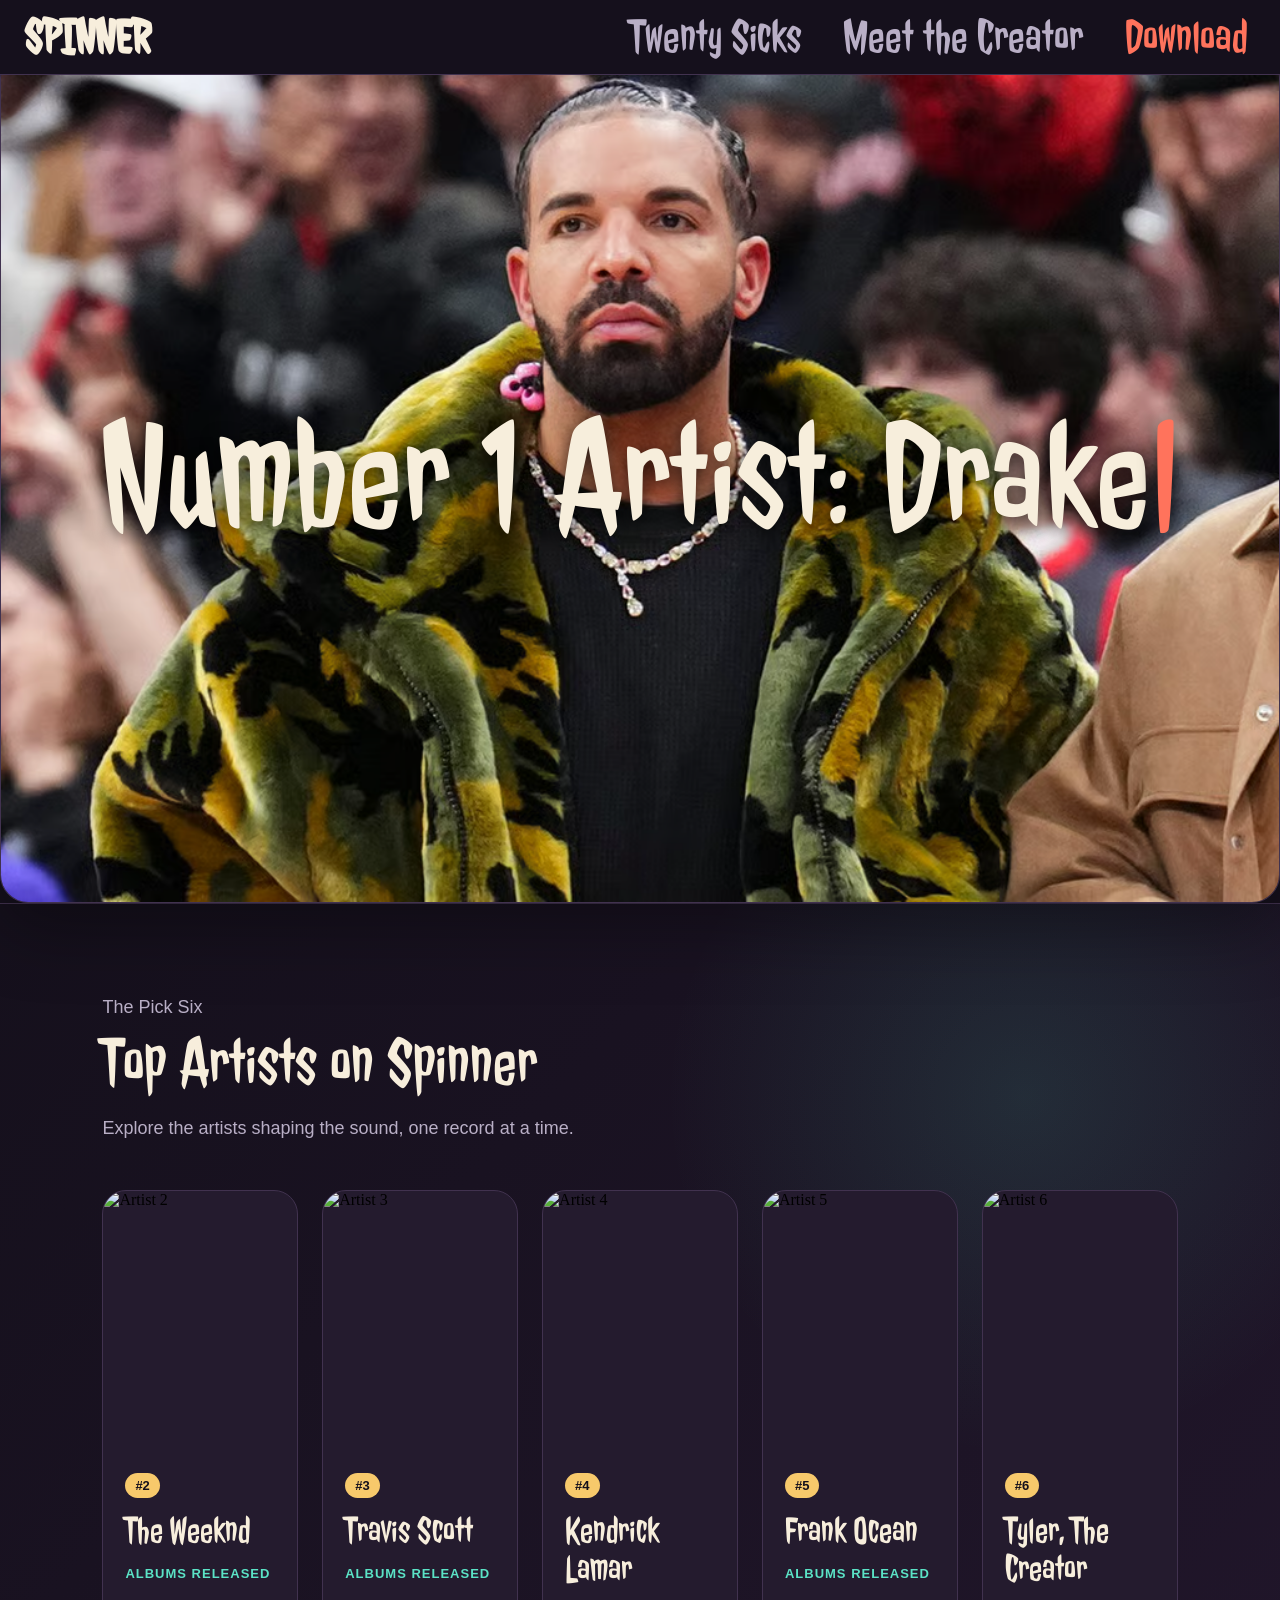
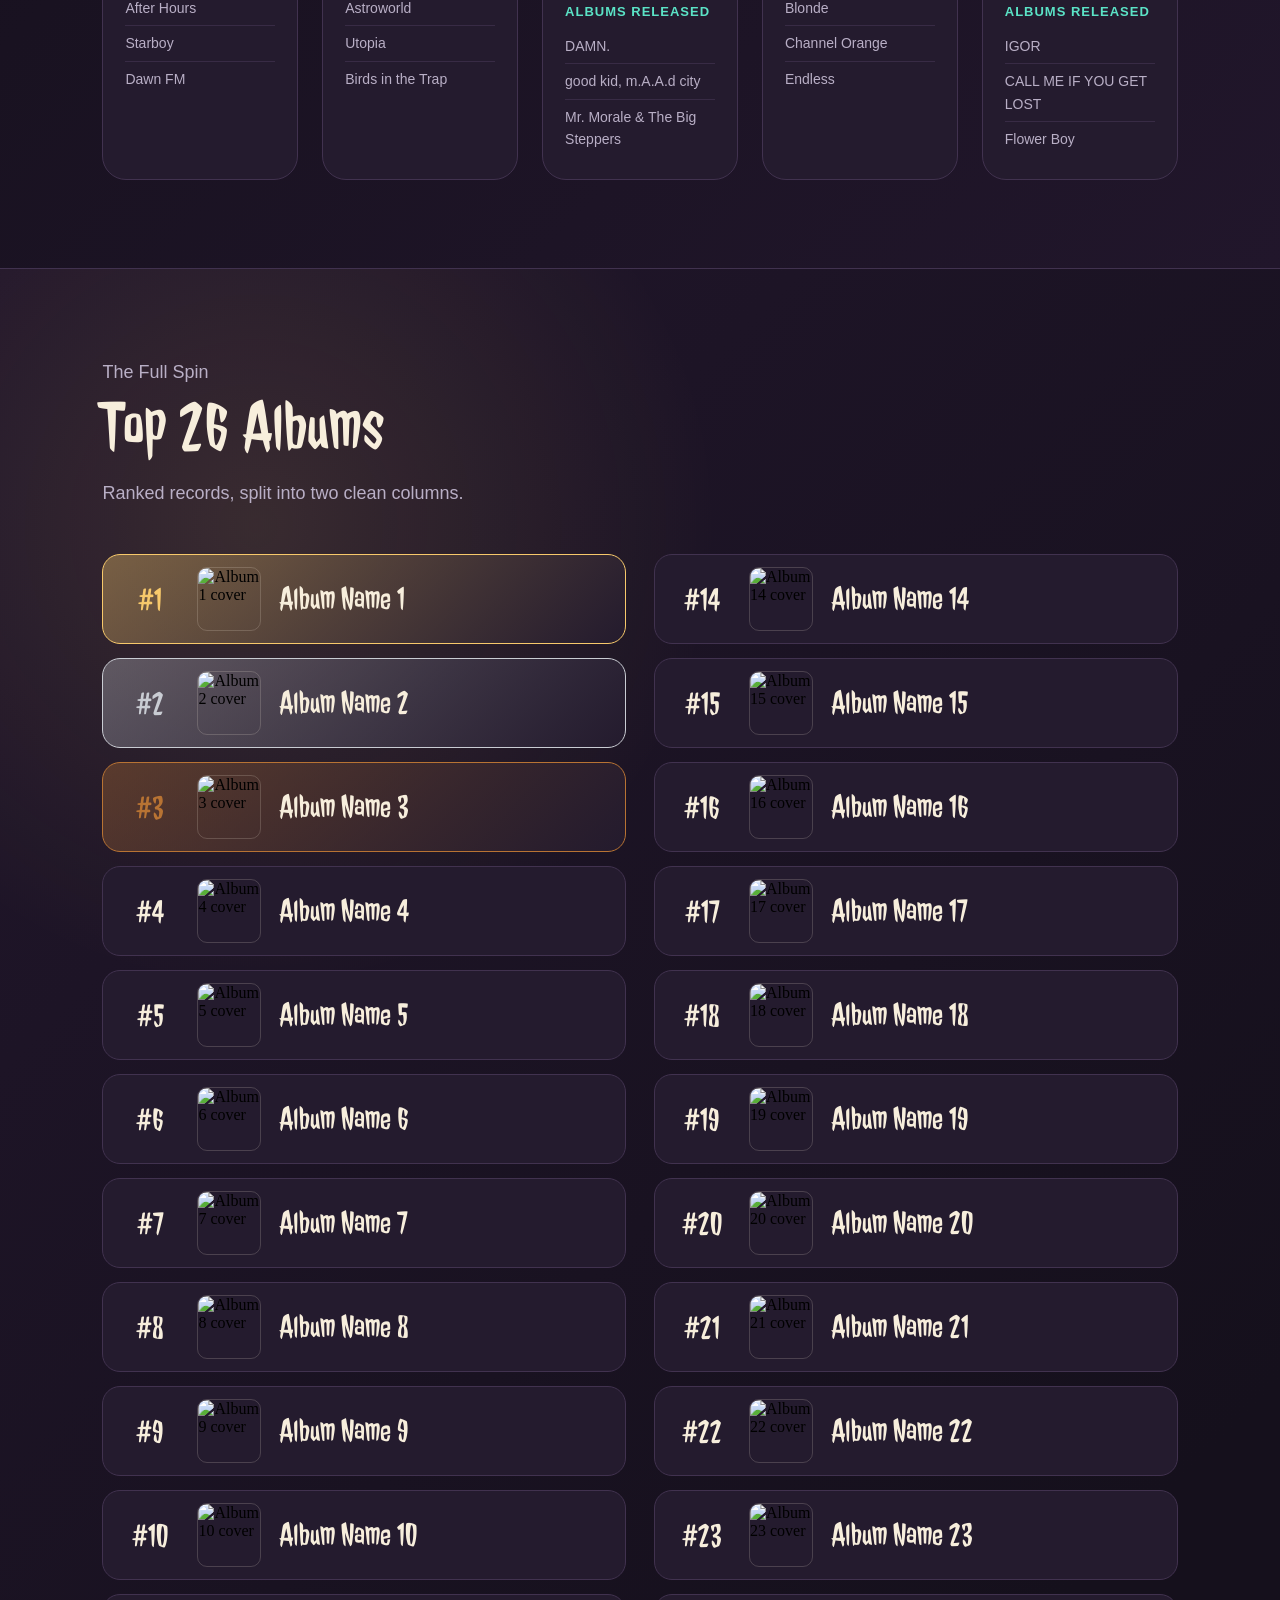
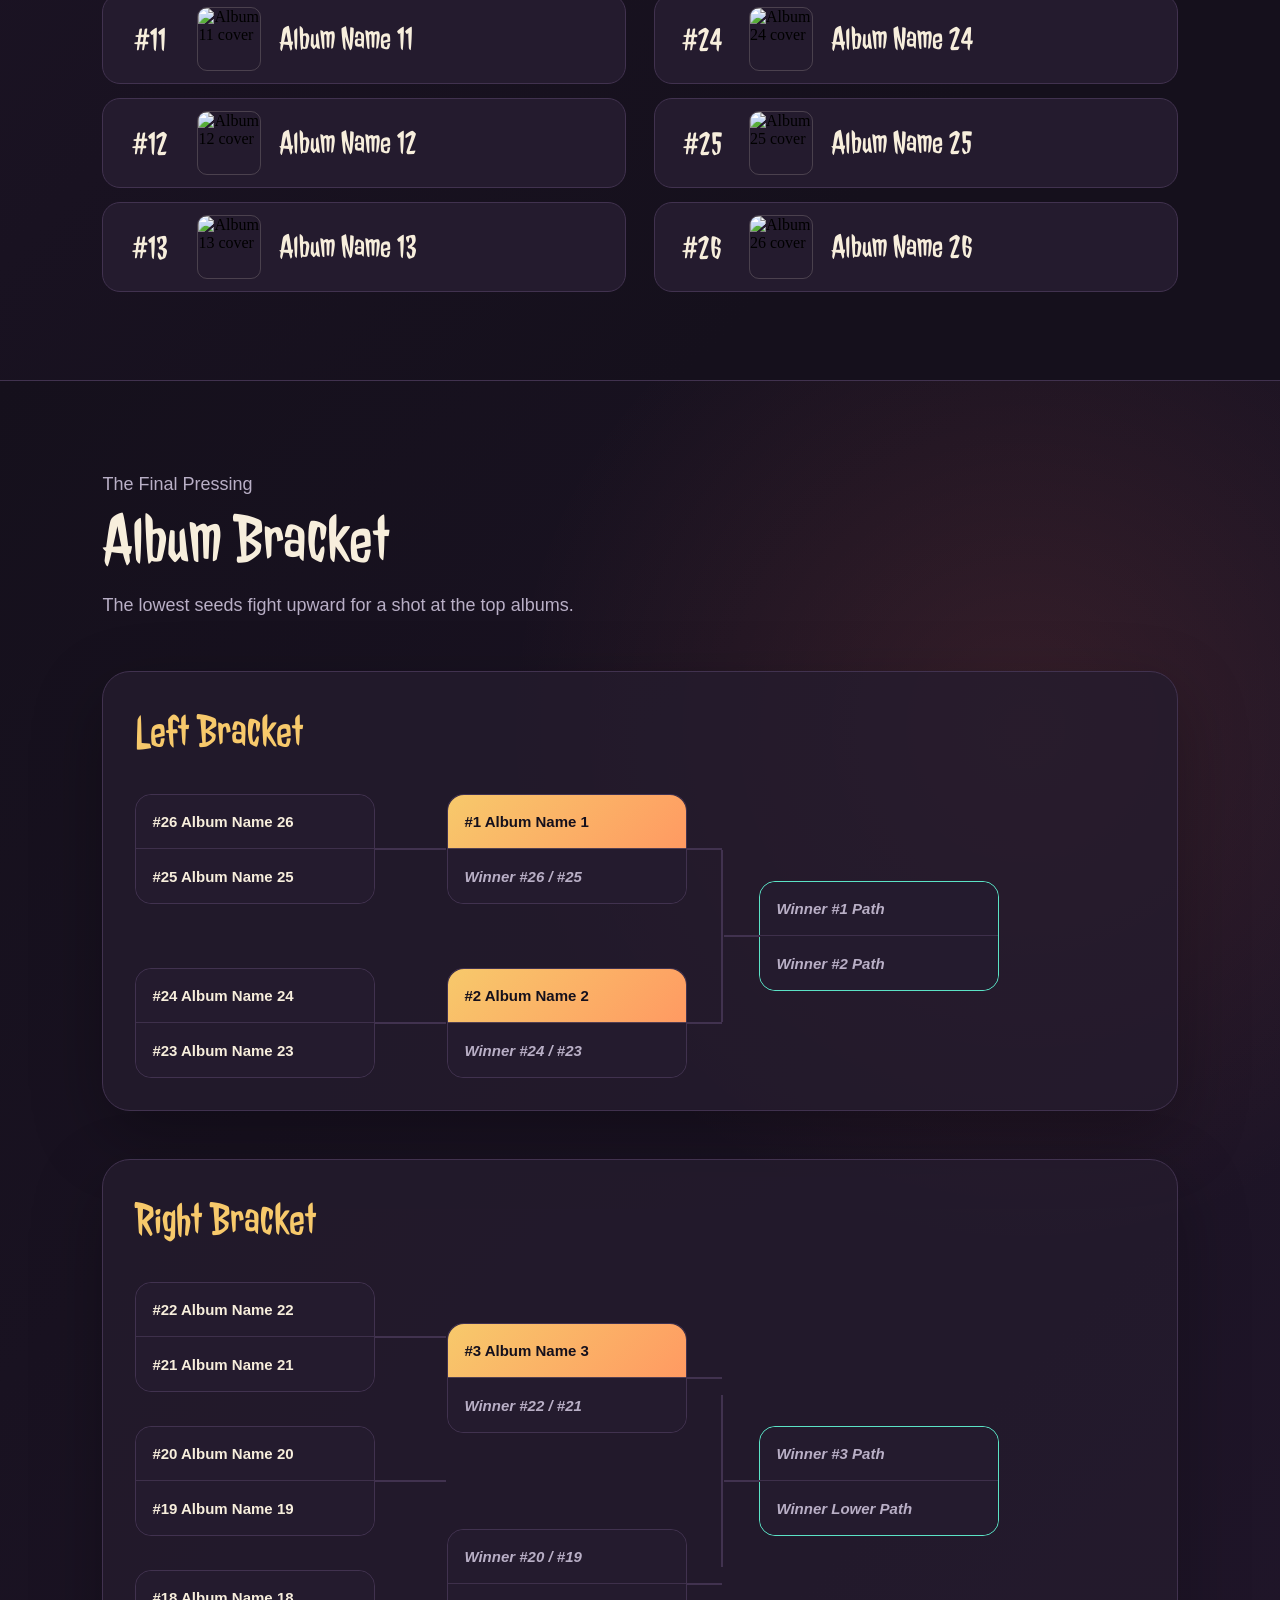
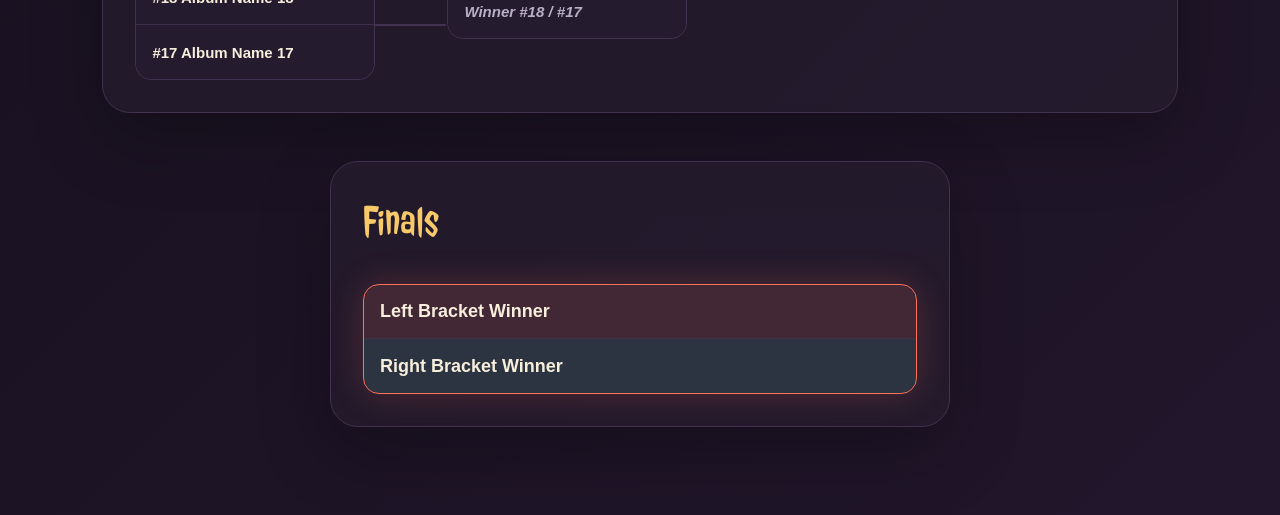
==== twentysicks.html @ fbffe492 "added ranking for albums and artists and the bracket but not completed yet" ====
<!DOCTYPE html>
<html lang="en">
<head>
  <meta charset="UTF-8" />
  <meta name="viewport" content="width=device-width, initial-scale=1.0" />
  <title>Spinner</title>
  <link rel="stylesheet" href="style.css" />
</head>

<body>
  <header class="navbar">
    <a href="#home" class="logo">SPINNER</a>

    <nav class="nav-links">
      <a href="twentysicks.html">Twenty Sicks</a>
      <a href="creator.html">Meet the Creator</a>
      <a href="#download" class="download-link">Download</a>
    </nav>
  </header>

  <div class="image-card hero-image-card">
    <img src="images/drakeypoo.avif" alt="Spinner vinyl player preview">

    <div class="hero-typing-text">
        Number 1 Artist: <span id="typing-artist"></span><span class="typing-cursor">|</span>
    </div>
  </div>

  <section id="pick-six" class="pick-six-section">
    <div class="pick-six-header">
        <p class="section-eyebrow">The Pick Six</p>
        <h2>Top Artists on Spinner</h2>
        <p>Explore the artists shaping the sound, one record at a time.</p>
    </div>

    <div class="artist-grid">
        <article class="artist-card">
        <img src="images/artist-2.jpg" alt="Artist 2">

        <div class="artist-info">
            <span class="artist-rank">#2</span>
            <h3>The Weeknd</h3>

            <p class="albums-title">Albums released</p>
            <ul>
            <li>After Hours</li>
            <li>Starboy</li>
            <li>Dawn FM</li>
            </ul>
        </div>
        </article>

        <article class="artist-card">
        <img src="images/artist-3.jpg" alt="Artist 3">

        <div class="artist-info">
            <span class="artist-rank">#3</span>
            <h3>Travis Scott</h3>

            <p class="albums-title">Albums released</p>
            <ul>
            <li>Astroworld</li>
            <li>Utopia</li>
            <li>Birds in the Trap</li>
            </ul>
        </div>
        </article>

        <article class="artist-card">
        <img src="images/artist-4.jpg" alt="Artist 4">

        <div class="artist-info">
            <span class="artist-rank">#4</span>
            <h3>Kendrick Lamar</h3>

            <p class="albums-title">Albums released</p>
            <ul>
            <li>DAMN.</li>
            <li>good kid, m.A.A.d city</li>
            <li>Mr. Morale &amp; The Big Steppers</li>
            </ul>
        </div>
        </article>

        <article class="artist-card">
        <img src="images/artist-5.jpg" alt="Artist 5">

        <div class="artist-info">
            <span class="artist-rank">#5</span>
            <h3>Frank Ocean</h3>

            <p class="albums-title">Albums released</p>
            <ul>
            <li>Blonde</li>
            <li>Channel Orange</li>
            <li>Endless</li>
            </ul>
        </div>
        </article>

        <article class="artist-card">
        <img src="images/artist-6.jpg" alt="Artist 6">

        <div class="artist-info">
            <span class="artist-rank">#6</span>
            <h3>Tyler, The Creator</h3>

            <p class="albums-title">Albums released</p>
            <ul>
            <li>IGOR</li>
            <li>CALL ME IF YOU GET LOST</li>
            <li>Flower Boy</li>
            </ul>
        </div>
        </article>
    </div>
  </section>

  <section id="top-albums" class="top-albums-section">
    <div class="top-albums-header">
        <p class="section-eyebrow">The Full Spin</p>
        <h2>Top 26 Albums</h2>
        <p>Ranked records, split into two clean columns.</p>
    </div>

    <div class="album-columns">
        <div class="album-column">
        <article class="album-row rank-gold">
            <span class="album-rank">#1</span>
            <img src="images/albums/album-1.jpg" alt="Album 1 cover">
            <h3>Album Name 1</h3>
        </article>

        <article class="album-row rank-silver">
            <span class="album-rank">#2</span>
            <img src="images/albums/album-2.jpg" alt="Album 2 cover">
            <h3>Album Name 2</h3>
        </article>

        <article class="album-row rank-bronze">
            <span class="album-rank">#3</span>
            <img src="images/albums/album-3.jpg" alt="Album 3 cover">
            <h3>Album Name 3</h3>
        </article>

        <article class="album-row">
            <span class="album-rank">#4</span>
            <img src="images/albums/album-4.jpg" alt="Album 4 cover">
            <h3>Album Name 4</h3>
        </article>

        <article class="album-row">
            <span class="album-rank">#5</span>
            <img src="images/albums/album-5.jpg" alt="Album 5 cover">
            <h3>Album Name 5</h3>
        </article>

        <article class="album-row">
            <span class="album-rank">#6</span>
            <img src="images/albums/album-6.jpg" alt="Album 6 cover">
            <h3>Album Name 6</h3>
        </article>

        <article class="album-row">
            <span class="album-rank">#7</span>
            <img src="images/albums/album-7.jpg" alt="Album 7 cover">
            <h3>Album Name 7</h3>
        </article>

        <article class="album-row">
            <span class="album-rank">#8</span>
            <img src="images/albums/album-8.jpg" alt="Album 8 cover">
            <h3>Album Name 8</h3>
        </article>

        <article class="album-row">
            <span class="album-rank">#9</span>
            <img src="images/albums/album-9.jpg" alt="Album 9 cover">
            <h3>Album Name 9</h3>
        </article>

        <article class="album-row">
            <span class="album-rank">#10</span>
            <img src="images/albums/album-10.jpg" alt="Album 10 cover">
            <h3>Album Name 10</h3>
        </article>

        <article class="album-row">
            <span class="album-rank">#11</span>
            <img src="images/albums/album-11.jpg" alt="Album 11 cover">
            <h3>Album Name 11</h3>
        </article>

        <article class="album-row">
            <span class="album-rank">#12</span>
            <img src="images/albums/album-12.jpg" alt="Album 12 cover">
            <h3>Album Name 12</h3>
        </article>

        <article class="album-row">
            <span class="album-rank">#13</span>
            <img src="images/albums/album-13.jpg" alt="Album 13 cover">
            <h3>Album Name 13</h3>
        </article>
        </div>

        <div class="album-column">
        <article class="album-row">
            <span class="album-rank">#14</span>
            <img src="images/albums/album-14.jpg" alt="Album 14 cover">
            <h3>Album Name 14</h3>
        </article>

        <article class="album-row">
            <span class="album-rank">#15</span>
            <img src="images/albums/album-15.jpg" alt="Album 15 cover">
            <h3>Album Name 15</h3>
        </article>

        <article class="album-row">
            <span class="album-rank">#16</span>
            <img src="images/albums/album-16.jpg" alt="Album 16 cover">
            <h3>Album Name 16</h3>
        </article>

        <article class="album-row">
            <span class="album-rank">#17</span>
            <img src="images/albums/album-17.jpg" alt="Album 17 cover">
            <h3>Album Name 17</h3>
        </article>

        <article class="album-row">
            <span class="album-rank">#18</span>
            <img src="images/albums/album-18.jpg" alt="Album 18 cover">
            <h3>Album Name 18</h3>
        </article>

        <article class="album-row">
            <span class="album-rank">#19</span>
            <img src="images/albums/album-19.jpg" alt="Album 19 cover">
            <h3>Album Name 19</h3>
        </article>

        <article class="album-row">
            <span class="album-rank">#20</span>
            <img src="images/albums/album-20.jpg" alt="Album 20 cover">
            <h3>Album Name 20</h3>
        </article>

        <article class="album-row">
            <span class="album-rank">#21</span>
            <img src="images/albums/album-21.jpg" alt="Album 21 cover">
            <h3>Album Name 21</h3>
        </article>

        <article class="album-row">
            <span class="album-rank">#22</span>
            <img src="images/albums/album-22.jpg" alt="Album 22 cover">
            <h3>Album Name 22</h3>
        </article>

        <article class="album-row">
            <span class="album-rank">#23</span>
            <img src="images/albums/album-23.jpg" alt="Album 23 cover">
            <h3>Album Name 23</h3>
        </article>

        <article class="album-row">
            <span class="album-rank">#24</span>
            <img src="images/albums/album-24.jpg" alt="Album 24 cover">
            <h3>Album Name 24</h3>
        </article>

        <article class="album-row">
            <span class="album-rank">#25</span>
            <img src="images/albums/album-25.jpg" alt="Album 25 cover">
            <h3>Album Name 25</h3>
        </article>

        <article class="album-row">
            <span class="album-rank">#26</span>
            <img src="images/albums/album-26.jpg" alt="Album 26 cover">
            <h3>Album Name 26</h3>
        </article>
        </div>
    </div>
  </section>

  <section id="album-bracket" class="bracket-section">
    <div class="bracket-header">
        <p class="section-eyebrow">The Final Pressing</p>
        <h2>Album Bracket</h2>
        <p>The lowest seeds fight upward for a shot at the top albums.</p>
    </div>

    <div class="traditional-bracket">

        <!-- LEFT / UPPER PATH -->
        <div class="bracket-path-card">
        <h3>Left Bracket</h3>

        <div class="bracket-tree">
            <div class="bracket-round round-one">
            <div class="match">
                <div class="team">#26 Album Name 26</div>
                <div class="team">#25 Album Name 25</div>
            </div>

            <div class="match">
                <div class="team">#24 Album Name 24</div>
                <div class="team">#23 Album Name 23</div>
            </div>
            </div>

            <div class="bracket-round round-two">
            <div class="match">
                <div class="team top-seed">#1 Album Name 1</div>
                <div class="team winner-slot">Winner #26 / #25</div>
            </div>

            <div class="match">
                <div class="team top-seed">#2 Album Name 2</div>
                <div class="team winner-slot">Winner #24 / #23</div>
            </div>
            </div>

            <div class="bracket-round round-three">
            <div class="match final-path-match">
                <div class="team winner-slot">Winner #1 Path</div>
                <div class="team winner-slot">Winner #2 Path</div>
            </div>
            </div>
        </div>
        </div>

        <!-- RIGHT / LOWER PATH -->
        <div class="bracket-path-card">
        <h3>Right Bracket</h3>

        <div class="bracket-tree lower-bracket-tree">
            <div class="bracket-round round-one">
            <div class="match">
                <div class="team">#22 Album Name 22</div>
                <div class="team">#21 Album Name 21</div>
            </div>

            <div class="match">
                <div class="team">#20 Album Name 20</div>
                <div class="team">#19 Album Name 19</div>
            </div>

            <div class="match">
                <div class="team">#18 Album Name 18</div>
                <div class="team">#17 Album Name 17</div>
            </div>
            </div>

            <div class="bracket-round round-two">
            <div class="match">
                <div class="team top-seed">#3 Album Name 3</div>
                <div class="team winner-slot">Winner #22 / #21</div>
            </div>

            <div class="match">
                <div class="team winner-slot">Winner #20 / #19</div>
                <div class="team winner-slot">Winner #18 / #17</div>
            </div>
            </div>

            <div class="bracket-round round-three">
            <div class="match final-path-match">
                <div class="team winner-slot">Winner #3 Path</div>
                <div class="team winner-slot">Winner Lower Path</div>
            </div>
            </div>
        </div>
        </div>

        <!-- FINALS -->
        <div class="grand-final-card">
        <h3>Finals</h3>

        <div class="match grand-final-match">
            <div class="team finalist">Left Bracket Winner</div>
            <div class="team finalist">Right Bracket Winner</div>
        </div>
        </div>

    </div>
  </section>
  <script src="script.js"></script>
</body>
---- style.css ----
@import url('https://fonts.googleapis.com/css2?family=Jolly+Lodger&display=swap');

* {
  box-sizing: border-box;
  margin: 0;
  padding: 0;
}

html,
body {
  width: 100%;
  min-height: 100%;
  background-color: #15101C;
  padding-top: 25px;
}


.navbar {
  width: 100%;
  height: 75px;

  position: fixed;
  top: 0;
  left: 0;
  z-index: 1000;

  display: flex;
  align-items: center;
  justify-content: space-between;

  padding: 0 32px 0 24px;

  background-color: rgba(21, 16, 28, 1);
  border-bottom: 1px solid #41324F;

  font-family: "Jolly Lodger", cursive;
}

.logo {
  color: #F7EEDC;
  text-decoration: none;
  font-size: 48px;
  font-weight: 700;
  transition: color 0.2s ease;
}

.logo:hover {
  color: #F7C96B;
}

.nav-links {
  display: flex;
  align-items: center;
  gap: 42px;
}

.nav-links a {
  color: #B9AFC6;
  text-decoration: none;
  font-size: 48px;
  transition: color 0.2s ease;
  white-space: nowrap;
  font-family: "Jolly Lodger", cursive;
}

.nav-links a:hover {
  color: #5BE3C6;
}

.nav-links .download-link {
  color: #FF735C;
}

.nav-links .download-link:hover {
  color: #FF9A62;
}

img {
  width: 100%;
  height: auto;
}

.split-showcase {
  width: 100%;
  min-height: calc(100vh - 75px);

  display: grid;
  grid-template-columns: 1fr 1fr;
  align-items: center;
  gap: 48px;

  padding: 72px 8%;

  background:
    radial-gradient(circle at 20% 30%, rgba(65, 50, 79, 0.45) 0%, transparent 32%),
    linear-gradient(135deg, #21162B 0%, #15101C 70%);
}

.image-card {
  width: 100%;
  min-height: 440px;

  display: flex;
  align-items: center;
  justify-content: center;

  background: #241B2E;
  border: 1px solid #41324F;
  border-radius: 28px;

  overflow: hidden;
  box-shadow: 0 24px 70px rgba(0, 0, 0, 0.35);
}

.image-card img {
  width: 100%;
  height: 100%;
  object-fit: cover;
}

.text-box {
  background: rgba(36, 27, 46, 0.84);
  border: 1px solid #41324F;
  border-radius: 28px;

  padding: 48px;

  color: #F7EEDC;
  box-shadow: 0 24px 70px rgba(0, 0, 0, 0.28);
}

.text-box .eyebrow {
  color: #F7C96B;
  font-family: "Jolly Lodger", cursive;
  font-size: 32px;
  margin-bottom: 12px;
}

.text-box h1 {
  color: #F7EEDC;
  font-family: "Jolly Lodger", cursive;
  font-size: 64px;
  line-height: 0.95;
  margin-bottom: 24px;
}

.text-box p {
  color: #B9AFC6;
  font-family: Arial, Helvetica, sans-serif;
  font-size: 18px;
  line-height: 1.7;
  margin-bottom: 32px;
}

.showcase-button {
  display: inline-block;

  background: #FF735C;
  color: #15101C;

  padding: 14px 24px;
  border-radius: 999px;

  font-family: Arial, Helvetica, sans-serif;
  font-size: 16px;
  font-weight: 700;
  text-decoration: none;

  transition: background 0.2s ease, transform 0.2s ease;
}

.showcase-button:hover {
  background: #FF9A62;
  transform: translateY(-2px);
}

.social-footer {
  width: 100%;
  padding: 48px 8%;

  background: #0B0710;
  border-top: 1px solid #41324F;

  display: flex;
  align-items: center;
  justify-content: space-between;
  gap: 24px;
}

.social-footer h2 {
  color: #F7EEDC;
  font-family: "Jolly Lodger", cursive;
  font-size: 42px;
  font-weight: 400;
}

.social-links {
  display: flex;
  align-items: center;
  gap: 28px;
}

.social-links a {
  color: #B9AFC6;
  text-decoration: none;

  font-family: "Jolly Lodger", cursive;
  font-size: 30px;

  transition: color 0.2s ease, transform 0.2s ease;
}

.social-links a:hover {
  color: #5BE3C6;
  transform: translateY(-2px);
}

.hero-image-card {
  position: relative;
}

.hero-typing-text {
  position: absolute;
  top: 50%;
  left: 50%;
  transform: translate(-50%, -50%);

  color: #F7EEDC;
  font-family: "Jolly Lodger", cursive;
  font-size: 156px;
  letter-spacing: 1px;

  background: none;
  border: none;
  padding: 0;
  box-shadow: none;

  text-align: center;
  white-space: nowrap;

  text-shadow: 0 4px 18px rgba(0, 0, 0, 0.75);
}

#typing-word {
  color: #F7C96B;
}

.typing-cursor {
  color: #FF735C;
  animation: blink 0.8s infinite;
}

@keyframes blink {
  0%, 50% {
    opacity: 1;
  }

  51%, 100% {
    opacity: 0;
  }
}

.pick-six-section {
  width: 100%;
  padding: 88px 8%;
  background:
    radial-gradient(circle at 80% 20%, rgba(91, 227, 198, 0.12) 0%, transparent 28%),
    linear-gradient(135deg, #15101C 0%, #21162B 100%);
  border-top: 1px solid #41324F;
}

.pick-six-header {
  max-width: 760px;
  margin-bottom: 46px;
}

.section-eyebrow {
  color: #F7C96B;
  font-family: "Jolly Lodger", cursive;
  font-size: 34px;
  margin-bottom: 8px;
}

.pick-six-header h2 {
  color: #F7EEDC;
  font-family: "Jolly Lodger", cursive;
  font-size: 68px;
  font-weight: 400;
  line-height: 0.95;
  margin-bottom: 18px;
}

.pick-six-header p {
  color: #B9AFC6;
  font-family: Arial, Helvetica, sans-serif;
  font-size: 18px;
  line-height: 1.7;
}

.artist-grid {
  display: grid;
  grid-template-columns: repeat(5, 1fr);
  gap: 24px;
}

.artist-card {
  background: #241B2E;
  border: 1px solid #41324F;
  border-radius: 24px;
  overflow: hidden;
  transition: transform 0.25s ease, border-color 0.25s ease, box-shadow 0.25s ease;
}

.artist-card:hover {
  transform: translateY(-8px);
  border-color: #5BE3C6;
  box-shadow: 0 22px 55px rgba(0, 0, 0, 0.35);
}

.artist-card img {
  width: 100%;
  height: 260px;
  object-fit: cover;
  display: block;
}

.artist-info {
  padding: 22px;
}

.artist-rank {
  display: inline-block;
  color: #15101C;
  background: #F7C96B;
  font-family: Arial, Helvetica, sans-serif;
  font-size: 13px;
  font-weight: 800;
  padding: 5px 10px;
  border-radius: 999px;
  margin-bottom: 14px;
}

.artist-info h3 {
  color: #F7EEDC;
  font-family: "Jolly Lodger", cursive;
  font-size: 38px;
  font-weight: 400;
  line-height: 1;
  margin-bottom: 16px;
}

.albums-title {
  color: #5BE3C6;
  font-family: Arial, Helvetica, sans-serif;
  font-size: 13px;
  font-weight: 700;
  text-transform: uppercase;
  letter-spacing: 1px;
  margin-bottom: 10px;
}

.artist-info ul {
  list-style: none;
}

.artist-info li {
  color: #B9AFC6;
  font-family: Arial, Helvetica, sans-serif;
  font-size: 14px;
  line-height: 1.6;
  border-bottom: 1px solid rgba(65, 50, 79, 0.7);
  padding: 6px 0;
}

.artist-info li:last-child {
  border-bottom: none;
}

.top-albums-section {
  width: 100%;
  padding: 88px 8%;

  background:
    radial-gradient(circle at 20% 15%, rgba(247, 201, 107, 0.12) 0%, transparent 26%),
    linear-gradient(135deg, #21162B 0%, #15101C 80%);

  border-top: 1px solid #41324F;
}

.top-albums-header {
  max-width: 760px;
  margin-bottom: 46px;
}

.top-albums-header h2 {
  color: #F7EEDC;
  font-family: "Jolly Lodger", cursive;
  font-size: 68px;
  font-weight: 400;
  line-height: 0.95;
  margin-bottom: 18px;
}

.top-albums-header p {
  color: #B9AFC6;
  font-family: Arial, Helvetica, sans-serif;
  font-size: 18px;
  line-height: 1.7;
}

.album-columns {
  display: grid;
  grid-template-columns: 1fr 1fr;
  gap: 28px;
}

.album-column {
  display: flex;
  flex-direction: column;
  gap: 14px;
}

.album-row {
  min-height: 86px;

  display: grid;
  grid-template-columns: 58px 64px 1fr;
  align-items: center;
  gap: 18px;

  padding: 12px 18px;

  background: #241B2E;
  border: 1px solid #41324F;
  border-radius: 18px;

  transition: transform 0.2s ease, border-color 0.2s ease, box-shadow 0.2s ease;
}

.album-row:hover {
  transform: translateX(6px);
  border-color: #5BE3C6;
  box-shadow: 0 16px 38px rgba(0, 0, 0, 0.28);
}

.album-rank {
  color: #F7EEDC;
  font-family: "Jolly Lodger", cursive;
  font-size: 32px;
  text-align: center;
}

.album-row img {
  width: 64px;
  height: 64px;

  object-fit: cover;
  border-radius: 10px;
  border: 1px solid rgba(247, 238, 220, 0.18);
}

.album-row h3 {
  color: #F7EEDC;
  font-family: "Jolly Lodger", cursive;
  font-size: 32px;
  font-weight: 400;
  line-height: 1;
}

/* Top 3 highlight boxes */
.rank-gold {
  background:
    linear-gradient(135deg, rgba(247, 201, 107, 0.36), rgba(36, 27, 46, 0.95));
  border-color: #F7C96B;
}

.rank-silver {
  background:
    linear-gradient(135deg, rgba(201, 204, 211, 0.32), rgba(36, 27, 46, 0.95));
  border-color: #C9CCD3;
}

.rank-bronze {
  background:
    linear-gradient(135deg, rgba(184, 115, 51, 0.34), rgba(36, 27, 46, 0.95));
  border-color: #B87333;
}

.rank-gold .album-rank {
  color: #F7C96B;
}

.rank-silver .album-rank {
  color: #C9CCD3;
}

.rank-bronze .album-rank {
  color: #B87333;
}

.bracket-section {
  width: 100%;
  padding: 88px 8%;

  background:
    radial-gradient(circle at 80% 20%, rgba(255, 115, 92, 0.12) 0%, transparent 30%),
    linear-gradient(135deg, #15101C 0%, #21162B 100%);

  border-top: 1px solid #41324F;
}

.bracket-header {
  max-width: 780px;
  margin-bottom: 50px;
}

.bracket-header h2 {
  color: #F7EEDC;
  font-family: "Jolly Lodger", cursive;
  font-size: 68px;
  font-weight: 400;
  line-height: 0.95;
  margin-bottom: 18px;
}

.bracket-header p {
  color: #B9AFC6;
  font-family: Arial, Helvetica, sans-serif;
  font-size: 18px;
  line-height: 1.7;
}

.traditional-bracket {
  display: flex;
  flex-direction: column;
  gap: 48px;
}

.bracket-path-card,
.grand-final-card {
  background: rgba(36, 27, 46, 0.78);
  border: 1px solid #41324F;
  border-radius: 28px;
  padding: 32px;
  overflow-x: auto;
  box-shadow: 0 24px 70px rgba(0, 0, 0, 0.28);
}

.bracket-path-card h3,
.grand-final-card h3 {
  color: #F7C96B;
  font-family: "Jolly Lodger", cursive;
  font-size: 46px;
  font-weight: 400;
  margin-bottom: 34px;
}

/* The actual bracket layout */
.bracket-tree {
  min-width: 850px;

  display: grid;
  grid-template-columns: 240px 240px 240px;
  column-gap: 72px;
  align-items: center;
}

.bracket-round {
  display: flex;
  flex-direction: column;
  justify-content: center;
  gap: 64px;
  position: relative;
}

.lower-bracket-tree .round-one {
  gap: 34px;
}

.lower-bracket-tree .round-two {
  gap: 96px;
}

.match {
  position: relative;
  background: #241B2E;
  border: 1px solid #41324F;
  border-radius: 16px;
  overflow: visible;
  min-height: 108px;
}

.team {
  height: 54px;

  display: flex;
  align-items: center;

  padding: 0 16px;

  color: #F7EEDC;
  font-family: Arial, Helvetica, sans-serif;
  font-size: 15px;
  font-weight: 700;

  background: #241B2E;
}

.team:first-child {
  border-radius: 16px 16px 0 0;
  border-bottom: 1px solid rgba(65, 50, 79, 0.9);
}

.team:last-child {
  border-radius: 0 0 16px 16px;
}

.winner-slot {
  color: #B9AFC6;
  font-style: italic;
}

.top-seed {
  color: #15101C;
  background: linear-gradient(135deg, #F7C96B, #FF9A62);
}

.final-path-match {
  border-color: #5BE3C6;
}

.grand-final-card {
  max-width: 620px;
  margin: 0 auto;
  width: 100%;
  overflow-x: visible;
}

.grand-final-match {
  border-color: #FF735C;
  box-shadow: 0 0 34px rgba(255, 115, 92, 0.22);
}

.finalist {
  color: #F7EEDC;
  font-size: 18px;
}

.grand-final-match .team:first-child {
  background: rgba(255, 115, 92, 0.14);
}

.grand-final-match .team:last-child {
  background: rgba(91, 227, 198, 0.12);
}

/* Horizontal lines from Round 1 to Round 2 */
.round-one .match::after {
  content: "";
  position: absolute;
  top: 50%;
  right: -72px;
  width: 72px;
  height: 2px;
  background: #41324F;
  transform: translateY(-50%);
}

/* Horizontal lines from Round 2 toward connector */
.round-two .match::after {
  content: "";
  position: absolute;
  top: 50%;
  right: -36px;
  width: 36px;
  height: 2px;
  background: #41324F;
  transform: translateY(-50%);
}

/* Vertical connector between Round 2 matches */
.round-two::after {
  content: "";
  position: absolute;
  top: 50%;
  right: -36px;
  width: 2px;
  height: 172px;
  background: #41324F;
  transform: translateY(-50%);
}

/* Horizontal line from connector into Round 3 */
.round-three .match::before {
  content: "";
  position: absolute;
  top: 50%;
  left: -36px;
  width: 36px;
  height: 2px;
  background: #41324F;
  transform: translateY(-50%);
}

/* Small glow on important path matches */
.final-path-match::after,
.grand-final-match::after {
  display: none;
}

@media (max-width: 1000px) {
  .artist-grid {
    grid-template-columns: repeat(2, 1fr);
  }
}

@media (max-width: 800px) {
  .top-albums-section {
    padding: 52px 18px;
  }

  .top-albums-header h2 {
    font-size: 48px;
  }

  .top-albums-header p {
    font-size: 15px;
  }

  .album-columns {
    grid-template-columns: 1fr;
  }

  .album-row {
    grid-template-columns: 46px 56px 1fr;
    gap: 14px;
    padding: 10px 14px;
  }

  .album-row img {
    width: 56px;
    height: 56px;
  }

  .album-rank {
    font-size: 26px;
  }

  .album-row h3 {
    font-size: 26px;
  }

  .bracket-section {
    padding: 52px 18px;
  }

  .bracket-header h2 {
    font-size: 48px;
  }

  .bracket-header p {
    font-size: 15px;
  }

  .bracket-wrapper {
    grid-template-columns: 1fr;
  }

  .bracket-path,
  .bracket-finals {
    padding: 22px;
    border-radius: 22px;
  }

  .bracket-path h3,
  .bracket-finals h3 {
    font-size: 34px;
  }

  .team {
    font-size: 13px;
    min-height: 50px;
  }
  .bracket-section {
    padding: 52px 18px;
  }

  .bracket-header h2 {
    font-size: 48px;
  }

  .bracket-header p {
    font-size: 15px;
  }

  .bracket-path-card,
  .grand-final-card {
    padding: 22px;
    border-radius: 22px;
  }

  .bracket-path-card h3,
  .grand-final-card h3 {
    font-size: 36px;
  }

  .bracket-tree {
    min-width: 760px;
    grid-template-columns: 210px 210px 210px;
    column-gap: 58px;
  }

  .round-one .match::after {
    right: -58px;
    width: 58px;
  }

  .team {
    font-size: 13px;
  }
}



/* Phone layout */
@media (max-width: 600px) {
  .navbar {
    height: 4vh;
    padding: 0 10px;
  }

  body {
    padding-top: 4vh;
  }

  .logo {
    font-size: 14px;
  }

  .nav-links {
    gap: 10px;
  }

  .nav-links a {
    font-size: 11px;
  }

  img {
    width: 100%;
    height: auto;
  }

  .split-showcase {
    min-height: auto;
    grid-template-columns: 1fr;
    gap: 28px;

    padding: 36px 18px;
  }

  .image-card {
    min-height: 280px;
    border-radius: 22px;
  }

  .text-box {
    padding: 28px;
    border-radius: 22px;
  }

  .text-box .eyebrow {
    font-size: 24px;
  }

  .text-box h1 {
    font-size: 42px;
  }

  .text-box p {
    font-size: 15px;
  }

  .social-footer {
    flex-direction: column;
    align-items: flex-start;
    padding: 32px 18px;
  }

  .social-footer h2 {
    font-size: 34px;
  }

  .social-links {
    flex-wrap: wrap;
    gap: 18px;
  }

  .social-links a {
    font-size: 24px;
  }

  .hero-typing-text {
    font-size: 64px;
  }

  .pick-six-section {
    padding: 52px 18px;
  }

  .pick-six-header h2 {
    font-size: 48px;
  }

  .pick-six-header p {
    font-size: 15px;
  }

  .artist-grid {
    grid-template-columns: 1fr;
  }

  .artist-card img {
    height: 320px;
  }
}
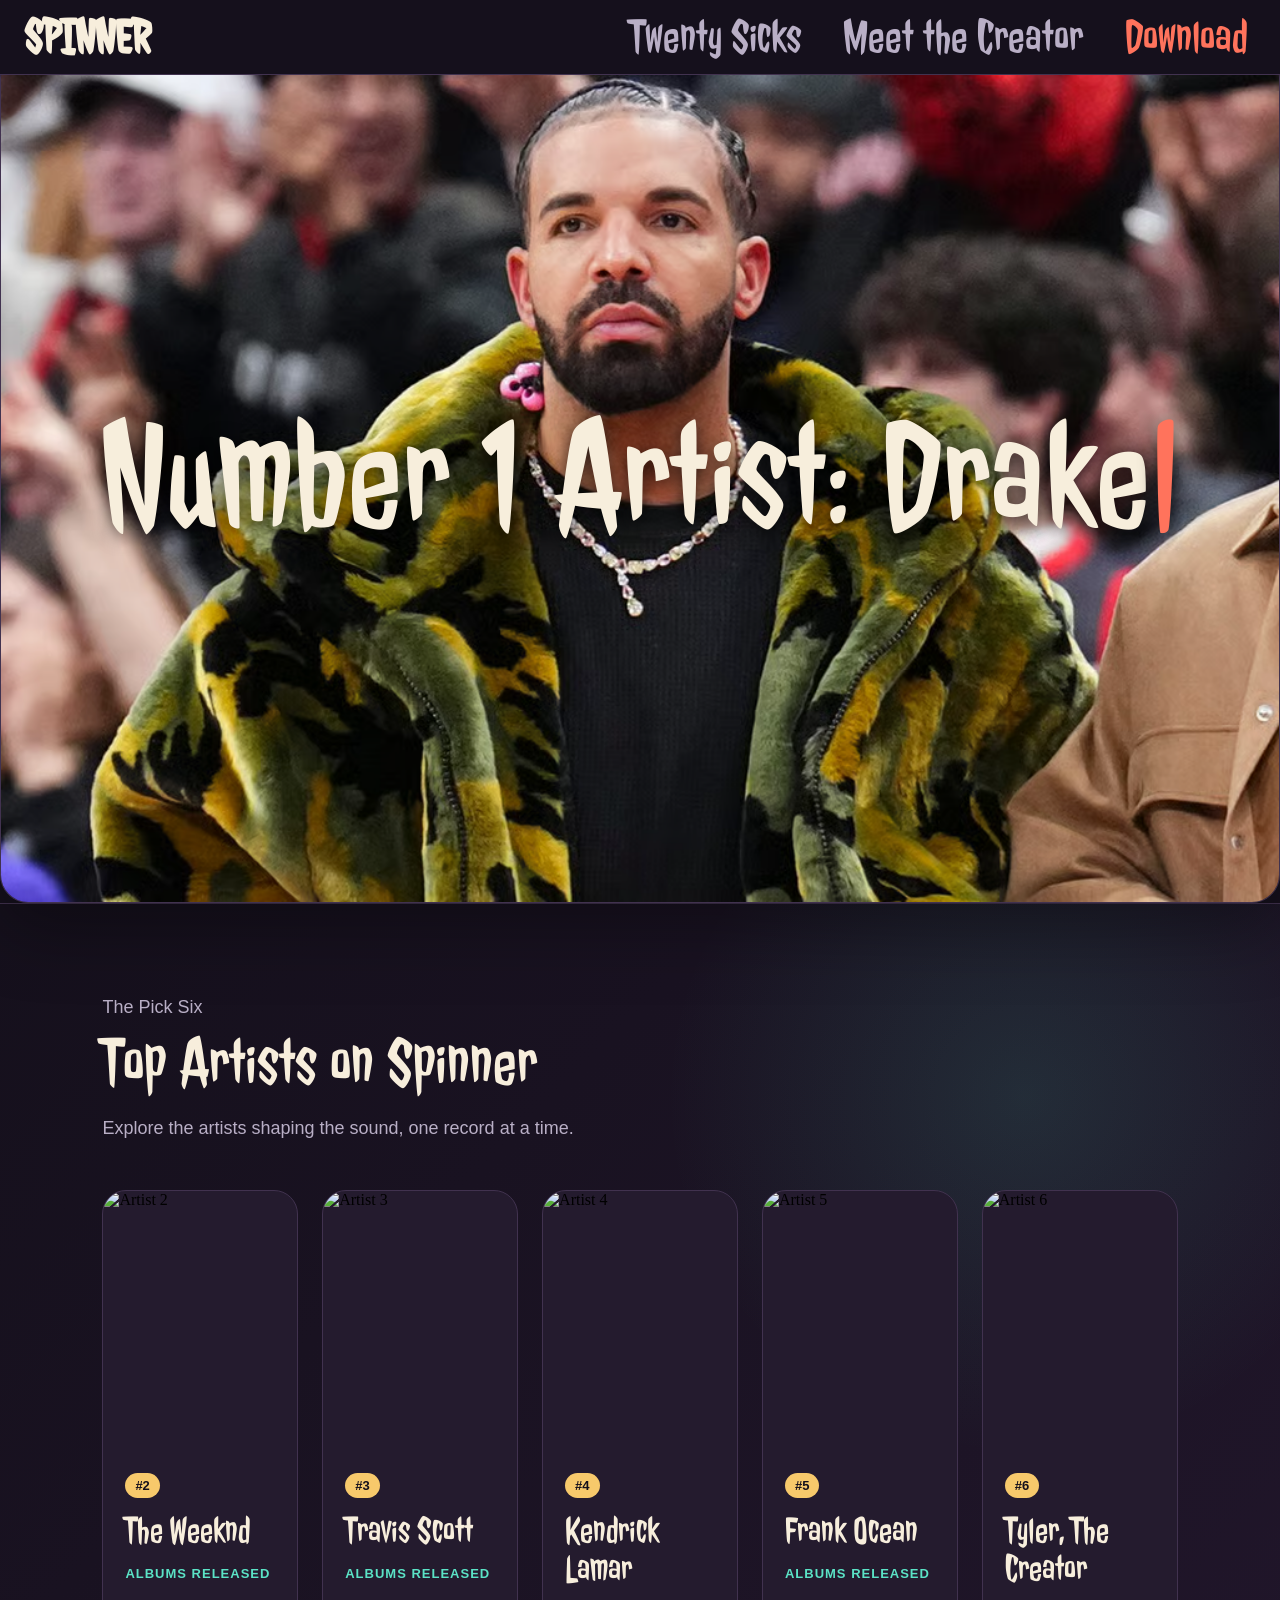
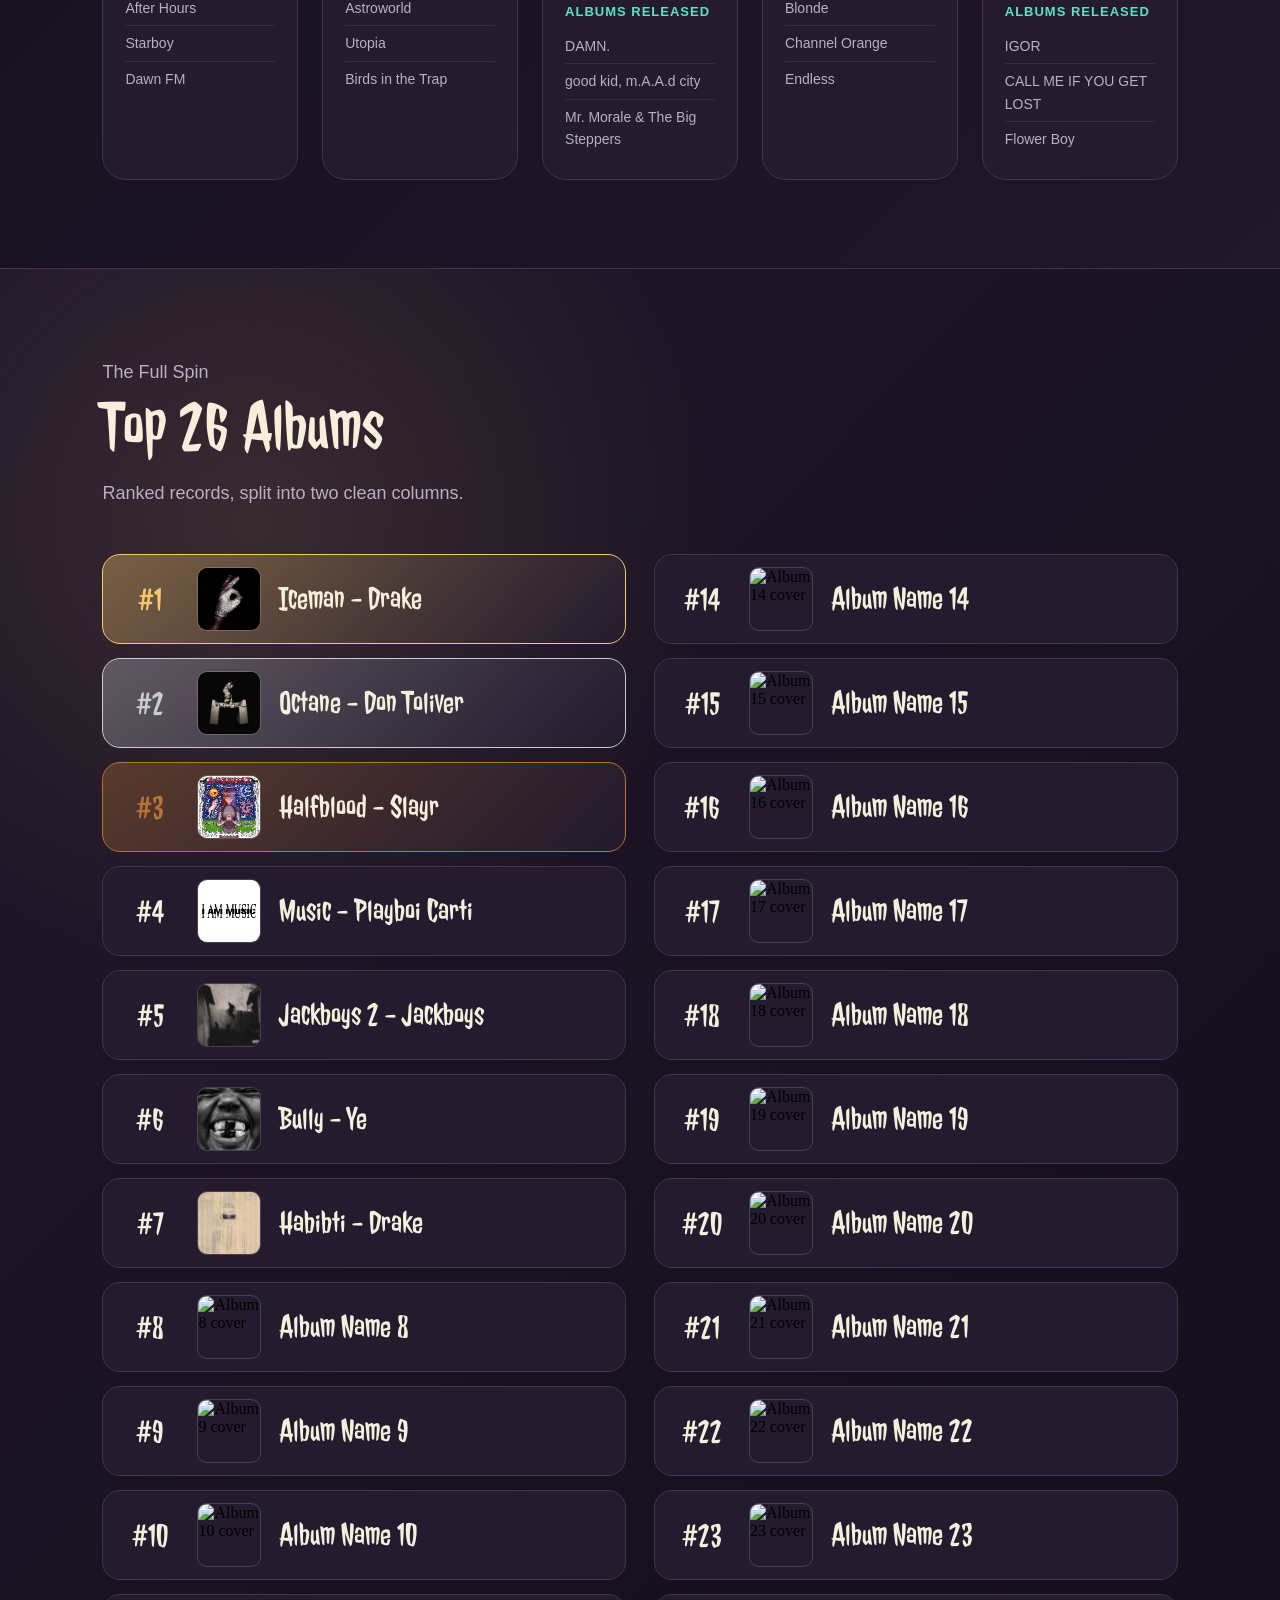
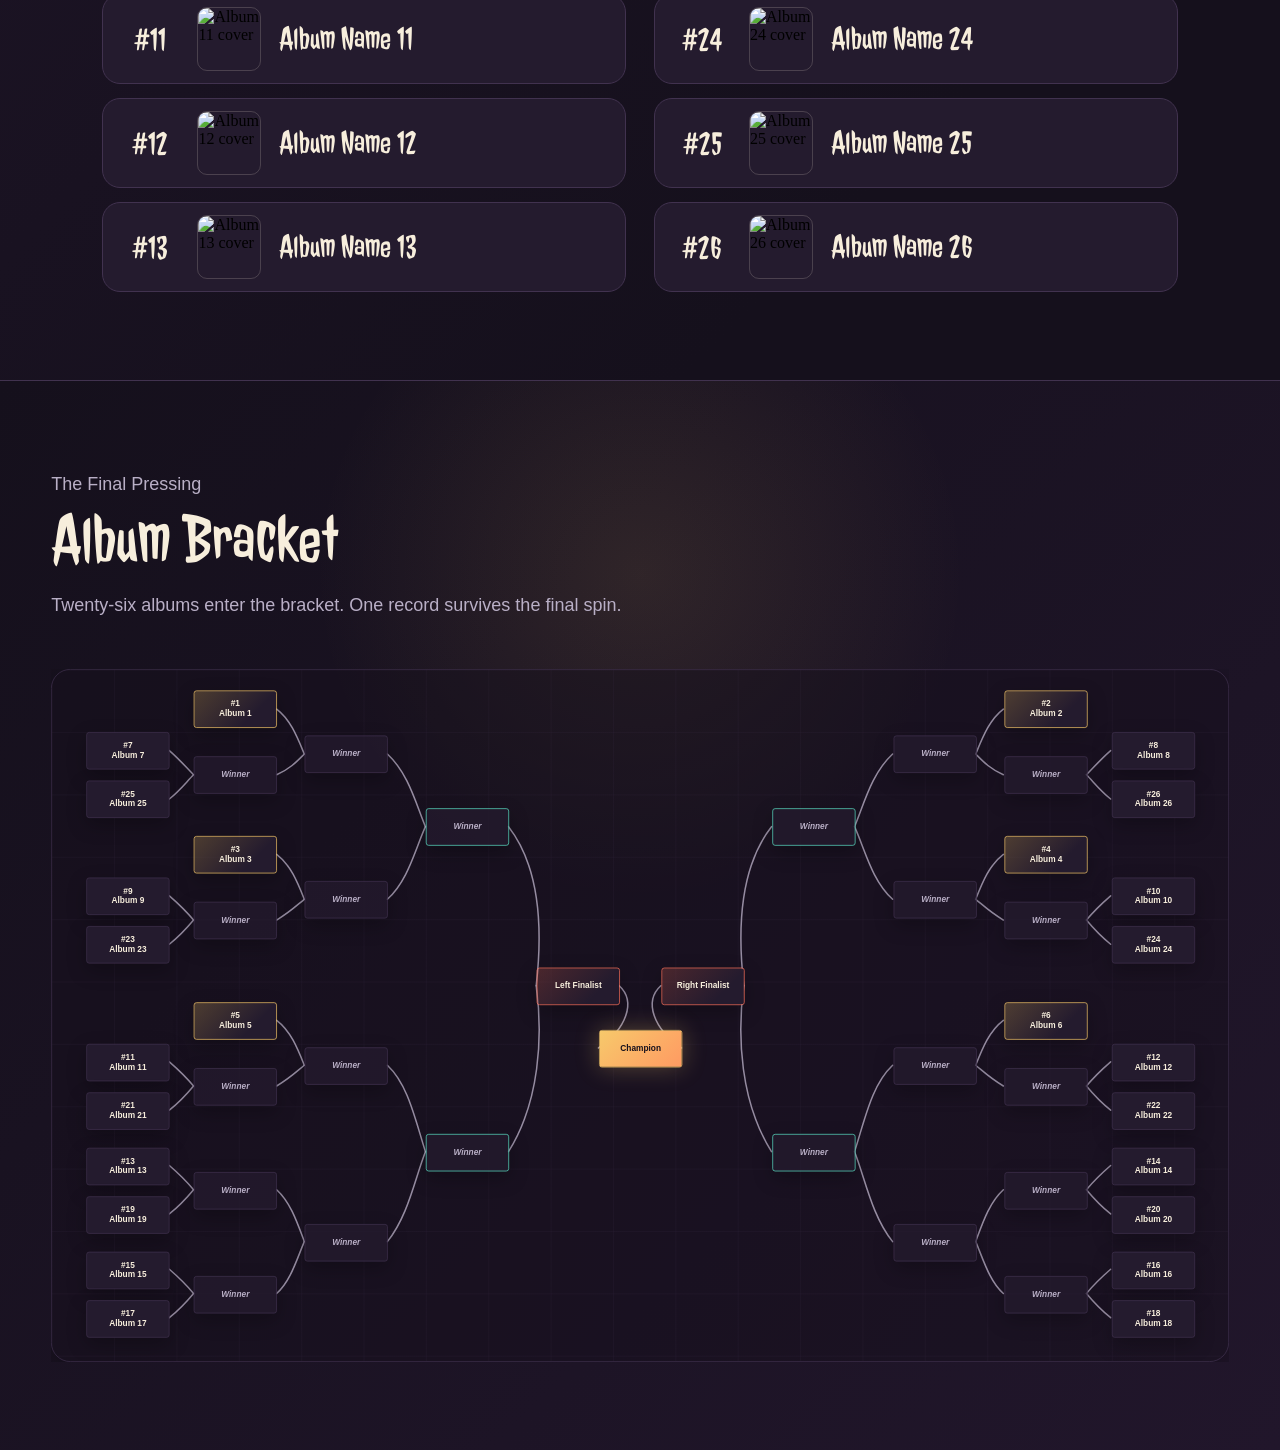
==== commit aea2b1c1: "fixed bracket, new images, populating site" ====
--- a/twentysicks.html
+++ b/twentysicks.html
@@ -127,44 +127,44 @@
         <div class="album-column">
         <article class="album-row rank-gold">
             <span class="album-rank">#1</span>
-            <img src="images/albums/album-1.jpg" alt="Album 1 cover">
-            <h3>Album Name 1</h3>
+            <img src="images/albums/iceman.jpeg" alt="Album 1 cover">
+            <h3>Iceman - Drake</h3>
         </article>
 
         <article class="album-row rank-silver">
             <span class="album-rank">#2</span>
-            <img src="images/albums/album-2.jpg" alt="Album 2 cover">
-            <h3>Album Name 2</h3>
+            <img src="images/albums/octane.jpeg" alt="Album 2 cover">
+            <h3>Octane - Don Toliver</h3>
         </article>
 
         <article class="album-row rank-bronze">
             <span class="album-rank">#3</span>
-            <img src="images/albums/album-3.jpg" alt="Album 3 cover">
-            <h3>Album Name 3</h3>
+            <img src="images/albums/halfblood.jpeg" alt="Album 3 cover">
+            <h3>Halfblood - Slayr</h3>
         </article>
 
         <article class="album-row">
             <span class="album-rank">#4</span>
-            <img src="images/albums/album-4.jpg" alt="Album 4 cover">
-            <h3>Album Name 4</h3>
+            <img src="images/albums/music.png" alt="Album 4 cover">
+            <h3>Music - Playboi Carti</h3>
         </article>
 
         <article class="album-row">
             <span class="album-rank">#5</span>
-            <img src="images/albums/album-5.jpg" alt="Album 5 cover">
-            <h3>Album Name 5</h3>
+            <img src="images/albums/jb2.jpeg" alt="Album 5 cover">
+            <h3>Jackboys 2 - Jackboys</h3>
         </article>
 
         <article class="album-row">
             <span class="album-rank">#6</span>
-            <img src="images/albums/album-6.jpg" alt="Album 6 cover">
-            <h3>Album Name 6</h3>
+            <img src="images/albums/bully.jpeg" alt="Album 6 cover">
+            <h3>Bully - Ye</h3>
         </article>
 
         <article class="album-row">
             <span class="album-rank">#7</span>
-            <img src="images/albums/album-7.jpg" alt="Album 7 cover">
-            <h3>Album Name 7</h3>
+            <img src="images/albums/habibti.jpeg" alt="Album 7 cover">
+            <h3>Habibti - Drake</h3>
         </article>
 
         <article class="album-row">
@@ -290,102 +290,167 @@
     <div class="bracket-header">
         <p class="section-eyebrow">The Final Pressing</p>
         <h2>Album Bracket</h2>
-        <p>The lowest seeds fight upward for a shot at the top albums.</p>
-    </div>
-
-    <div class="traditional-bracket">
-
-        <!-- LEFT / UPPER PATH -->
-        <div class="bracket-path-card">
-        <h3>Left Bracket</h3>
-
-        <div class="bracket-tree">
-            <div class="bracket-round round-one">
-            <div class="match">
-                <div class="team">#26 Album Name 26</div>
-                <div class="team">#25 Album Name 25</div>
-            </div>
-
-            <div class="match">
-                <div class="team">#24 Album Name 24</div>
-                <div class="team">#23 Album Name 23</div>
-            </div>
-            </div>
-
-            <div class="bracket-round round-two">
-            <div class="match">
-                <div class="team top-seed">#1 Album Name 1</div>
-                <div class="team winner-slot">Winner #26 / #25</div>
-            </div>
-
-            <div class="match">
-                <div class="team top-seed">#2 Album Name 2</div>
-                <div class="team winner-slot">Winner #24 / #23</div>
-            </div>
-            </div>
-
-            <div class="bracket-round round-three">
-            <div class="match final-path-match">
-                <div class="team winner-slot">Winner #1 Path</div>
-                <div class="team winner-slot">Winner #2 Path</div>
-            </div>
-            </div>
-        </div>
-        </div>
-
-        <!-- RIGHT / LOWER PATH -->
-        <div class="bracket-path-card">
-        <h3>Right Bracket</h3>
-
-        <div class="bracket-tree lower-bracket-tree">
-            <div class="bracket-round round-one">
-            <div class="match">
-                <div class="team">#22 Album Name 22</div>
-                <div class="team">#21 Album Name 21</div>
-            </div>
-
-            <div class="match">
-                <div class="team">#20 Album Name 20</div>
-                <div class="team">#19 Album Name 19</div>
-            </div>
-
-            <div class="match">
-                <div class="team">#18 Album Name 18</div>
-                <div class="team">#17 Album Name 17</div>
-            </div>
-            </div>
-
-            <div class="bracket-round round-two">
-            <div class="match">
-                <div class="team top-seed">#3 Album Name 3</div>
-                <div class="team winner-slot">Winner #22 / #21</div>
-            </div>
-
-            <div class="match">
-                <div class="team winner-slot">Winner #20 / #19</div>
-                <div class="team winner-slot">Winner #18 / #17</div>
-            </div>
-            </div>
-
-            <div class="bracket-round round-three">
-            <div class="match final-path-match">
-                <div class="team winner-slot">Winner #3 Path</div>
-                <div class="team winner-slot">Winner Lower Path</div>
-            </div>
-            </div>
-        </div>
-        </div>
-
-        <!-- FINALS -->
-        <div class="grand-final-card">
-        <h3>Finals</h3>
-
-        <div class="match grand-final-match">
-            <div class="team finalist">Left Bracket Winner</div>
-            <div class="team finalist">Right Bracket Winner</div>
-        </div>
-        </div>
-
+        <p>Twenty-six albums enter the bracket. One record survives the final spin.</p>
+    </div>
+
+    <div class="bracket-fit">
+        <div class="bracket-board">
+
+        <svg class="bracket-lines" viewBox="0 0 1700 1000" preserveAspectRatio="none">
+            <!-- left bracket lines -->
+            <g class="line-group">
+            <path d="M170 117 C185 130, 195 142, 205 152" />
+            <path d="M170 187 C185 175, 195 162, 205 152" />
+
+            <path d="M325 57 C345 72, 355 98, 365 122" />
+            <path d="M325 152 C345 143, 355 132, 365 122" />
+
+            <path d="M170 327 C185 340, 195 350, 205 362" />
+            <path d="M170 397 C185 385, 195 374, 205 362" />
+
+            <path d="M325 267 C345 282, 355 307, 365 332" />
+            <path d="M325 362 C345 350, 355 340, 365 332" />
+
+            <path d="M485 122 C515 150, 525 190, 540 227" />
+            <path d="M485 332 C515 305, 525 260, 540 227" />
+
+            <path d="M170 567 C185 580, 195 590, 205 602" />
+            <path d="M170 637 C185 625, 195 614, 205 602" />
+
+            <path d="M325 507 C345 522, 355 547, 365 572" />
+            <path d="M325 602 C345 590, 355 580, 365 572" />
+
+            <path d="M170 717 C185 730, 195 740, 205 752" />
+            <path d="M170 787 C185 775, 195 764, 205 752" />
+
+            <path d="M170 867 C185 880, 195 890, 205 902" />
+            <path d="M170 937 C185 925, 195 914, 205 902" />
+
+            <path d="M325 752 C345 770, 355 800, 365 827" />
+            <path d="M325 902 C345 885, 355 850, 365 827" />
+
+            <path d="M485 572 C515 600, 525 650, 540 697" />
+            <path d="M485 827 C515 790, 525 735, 540 697" />
+
+            <path d="M660 227 C705 285, 710 370, 700 457" />
+            <path d="M660 697 C705 625, 710 530, 700 457" />
+            </g>
+
+            <!-- mirrored right bracket lines -->
+            <g class="line-group" transform="translate(1700 0) scale(-1 1)">
+            <path d="M170 117 C185 130, 195 142, 205 152" />
+            <path d="M170 187 C185 175, 195 162, 205 152" />
+
+            <path d="M325 57 C345 72, 355 98, 365 122" />
+            <path d="M325 152 C345 143, 355 132, 365 122" />
+
+            <path d="M170 327 C185 340, 195 350, 205 362" />
+            <path d="M170 397 C185 385, 195 374, 205 362" />
+
+            <path d="M325 267 C345 282, 355 307, 365 332" />
+            <path d="M325 362 C345 350, 355 340, 365 332" />
+
+            <path d="M485 122 C515 150, 525 190, 540 227" />
+            <path d="M485 332 C515 305, 525 260, 540 227" />
+
+            <path d="M170 567 C185 580, 195 590, 205 602" />
+            <path d="M170 637 C185 625, 195 614, 205 602" />
+
+            <path d="M325 507 C345 522, 355 547, 365 572" />
+            <path d="M325 602 C345 590, 355 580, 365 572" />
+
+            <path d="M170 717 C185 730, 195 740, 205 752" />
+            <path d="M170 787 C185 775, 195 764, 205 752" />
+
+            <path d="M170 867 C185 880, 195 890, 205 902" />
+            <path d="M170 937 C185 925, 195 914, 205 902" />
+
+            <path d="M325 752 C345 770, 355 800, 365 827" />
+            <path d="M325 902 C345 885, 355 850, 365 827" />
+
+            <path d="M485 572 C515 600, 525 650, 540 697" />
+            <path d="M485 827 C515 790, 525 735, 540 697" />
+
+            <path d="M660 227 C705 285, 710 370, 700 457" />
+            <path d="M660 697 C705 625, 710 530, 700 457" />
+            </g>
+
+            <!-- finals lines -->
+            <path d="M820 457 C845 480, 830 520, 790 547" />
+            <path d="M880 457 C855 480, 870 520, 910 547" />
+        </svg>
+
+        <!-- LEFT BRACKET: odd seeds -->
+        <div class="bracket-slot top-seed" style="--x:205px; --y:30px;">#1<br>Album 1</div>
+        <div class="bracket-slot" style="--x:50px; --y:90px;">#7<br>Album 7</div>
+        <div class="bracket-slot" style="--x:50px; --y:160px;">#25<br>Album 25</div>
+        <div class="bracket-slot empty" style="--x:205px; --y:125px;">Winner</div>
+        <div class="bracket-slot empty" style="--x:365px; --y:95px;">Winner</div>
+
+        <div class="bracket-slot top-seed" style="--x:205px; --y:240px;">#3<br>Album 3</div>
+        <div class="bracket-slot" style="--x:50px; --y:300px;">#9<br>Album 9</div>
+        <div class="bracket-slot" style="--x:50px; --y:370px;">#23<br>Album 23</div>
+        <div class="bracket-slot empty" style="--x:205px; --y:335px;">Winner</div>
+        <div class="bracket-slot empty" style="--x:365px; --y:305px;">Winner</div>
+
+        <div class="bracket-slot empty semi-slot" style="--x:540px; --y:200px;">Winner</div>
+
+        <div class="bracket-slot top-seed" style="--x:205px; --y:480px;">#5<br>Album 5</div>
+        <div class="bracket-slot" style="--x:50px; --y:540px;">#11<br>Album 11</div>
+        <div class="bracket-slot" style="--x:50px; --y:610px;">#21<br>Album 21</div>
+        <div class="bracket-slot empty" style="--x:205px; --y:575px;">Winner</div>
+        <div class="bracket-slot empty" style="--x:365px; --y:545px;">Winner</div>
+
+        <div class="bracket-slot" style="--x:50px; --y:690px;">#13<br>Album 13</div>
+        <div class="bracket-slot" style="--x:50px; --y:760px;">#19<br>Album 19</div>
+        <div class="bracket-slot empty" style="--x:205px; --y:725px;">Winner</div>
+
+        <div class="bracket-slot" style="--x:50px; --y:840px;">#15<br>Album 15</div>
+        <div class="bracket-slot" style="--x:50px; --y:910px;">#17<br>Album 17</div>
+        <div class="bracket-slot empty" style="--x:205px; --y:875px;">Winner</div>
+
+        <div class="bracket-slot empty" style="--x:365px; --y:800px;">Winner</div>
+        <div class="bracket-slot empty semi-slot" style="--x:540px; --y:670px;">Winner</div>
+
+        <div class="bracket-slot finalist-slot" style="--x:700px; --y:430px;">Left Finalist</div>
+
+        <!-- RIGHT BRACKET: even seeds -->
+        <div class="bracket-slot top-seed" style="--x:1375px; --y:30px;">#2<br>Album 2</div>
+        <div class="bracket-slot" style="--x:1530px; --y:90px;">#8<br>Album 8</div>
+        <div class="bracket-slot" style="--x:1530px; --y:160px;">#26<br>Album 26</div>
+        <div class="bracket-slot empty" style="--x:1375px; --y:125px;">Winner</div>
+        <div class="bracket-slot empty" style="--x:1215px; --y:95px;">Winner</div>
+
+        <div class="bracket-slot top-seed" style="--x:1375px; --y:240px;">#4<br>Album 4</div>
+        <div class="bracket-slot" style="--x:1530px; --y:300px;">#10<br>Album 10</div>
+        <div class="bracket-slot" style="--x:1530px; --y:370px;">#24<br>Album 24</div>
+        <div class="bracket-slot empty" style="--x:1375px; --y:335px;">Winner</div>
+        <div class="bracket-slot empty" style="--x:1215px; --y:305px;">Winner</div>
+
+        <div class="bracket-slot empty semi-slot" style="--x:1040px; --y:200px;">Winner</div>
+
+        <div class="bracket-slot top-seed" style="--x:1375px; --y:480px;">#6<br>Album 6</div>
+        <div class="bracket-slot" style="--x:1530px; --y:540px;">#12<br>Album 12</div>
+        <div class="bracket-slot" style="--x:1530px; --y:610px;">#22<br>Album 22</div>
+        <div class="bracket-slot empty" style="--x:1375px; --y:575px;">Winner</div>
+        <div class="bracket-slot empty" style="--x:1215px; --y:545px;">Winner</div>
+
+        <div class="bracket-slot" style="--x:1530px; --y:690px;">#14<br>Album 14</div>
+        <div class="bracket-slot" style="--x:1530px; --y:760px;">#20<br>Album 20</div>
+        <div class="bracket-slot empty" style="--x:1375px; --y:725px;">Winner</div>
+
+        <div class="bracket-slot" style="--x:1530px; --y:840px;">#16<br>Album 16</div>
+        <div class="bracket-slot" style="--x:1530px; --y:910px;">#18<br>Album 18</div>
+        <div class="bracket-slot empty" style="--x:1375px; --y:875px;">Winner</div>
+
+        <div class="bracket-slot empty" style="--x:1215px; --y:800px;">Winner</div>
+        <div class="bracket-slot empty semi-slot" style="--x:1040px; --y:670px;">Winner</div>
+
+        <div class="bracket-slot finalist-slot" style="--x:880px; --y:430px;">Right Finalist</div>
+
+        <!-- CHAMPION -->
+        <div class="bracket-slot champion-slot" style="--x:790px; --y:520px;">Champion</div>
+        </div>
     </div>
   </section>
   <script src="script.js"></script>
--- a/style.css
+++ b/style.css
@@ -500,10 +500,10 @@
 
 .bracket-section {
   width: 100%;
-  padding: 88px 8%;
-
-  background:
-    radial-gradient(circle at 80% 20%, rgba(255, 115, 92, 0.12) 0%, transparent 30%),
+  padding: 88px 4%;
+
+  background:
+    radial-gradient(circle at 50% 18%, rgba(247, 201, 107, 0.1) 0%, transparent 30%),
     linear-gradient(135deg, #15101C 0%, #21162B 100%);
 
   border-top: 1px solid #41324F;
@@ -511,7 +511,7 @@
 
 .bracket-header {
   max-width: 780px;
-  margin-bottom: 50px;
+  margin-bottom: 48px;
 }
 
 .bracket-header h2 {
@@ -530,183 +530,115 @@
   line-height: 1.7;
 }
 
-.traditional-bracket {
-  display: flex;
-  flex-direction: column;
-  gap: 48px;
-}
-
-.bracket-path-card,
-.grand-final-card {
-  background: rgba(36, 27, 46, 0.78);
+.bracket-fit {
+  width: 100%;
+  position: relative;
+  overflow: hidden;
+  margin: 0 auto;
+}
+
+.bracket-board {
+  position: absolute;
+  top: 0;
+  left: 0;
+
+  width: 1700px;
+  height: 1000px;
+
+  transform-origin: top left;
+
+  background:
+    linear-gradient(rgba(65, 50, 79, 0.13) 1px, transparent 1px),
+    linear-gradient(90deg, rgba(65, 50, 79, 0.13) 1px, transparent 1px),
+    rgba(21, 16, 28, 0.48);
+
+  background-size: 90px 90px;
   border: 1px solid #41324F;
   border-radius: 28px;
-  padding: 32px;
-  overflow-x: auto;
-  box-shadow: 0 24px 70px rgba(0, 0, 0, 0.28);
-}
-
-.bracket-path-card h3,
-.grand-final-card h3 {
-  color: #F7C96B;
-  font-family: "Jolly Lodger", cursive;
-  font-size: 46px;
-  font-weight: 400;
-  margin-bottom: 34px;
-}
-
-/* The actual bracket layout */
-.bracket-tree {
-  min-width: 850px;
-
-  display: grid;
-  grid-template-columns: 240px 240px 240px;
-  column-gap: 72px;
+
+  box-shadow: 0 28px 80px rgba(0, 0, 0, 0.35);
+}
+
+.bracket-lines {
+  position: absolute;
+  inset: 0;
+  z-index: 1;
+
+  width: 100%;
+  height: 100%;
+
+  pointer-events: none;
+}
+
+.bracket-lines path {
+  fill: none;
+  stroke: #B9AFC6;
+  stroke-width: 2.2;
+  stroke-linecap: round;
+  opacity: 0.78;
+}
+
+.bracket-slot {
+  position: absolute;
+  left: var(--x);
+  top: var(--y);
+  z-index: 2;
+
+  width: 120px;
+  height: 54px;
+
+  display: flex;
   align-items: center;
-}
-
-.bracket-round {
-  display: flex;
-  flex-direction: column;
   justify-content: center;
-  gap: 64px;
-  position: relative;
-}
-
-.lower-bracket-tree .round-one {
-  gap: 34px;
-}
-
-.lower-bracket-tree .round-two {
-  gap: 96px;
-}
-
-.match {
-  position: relative;
+
+  padding: 6px 8px;
+
   background: #241B2E;
   border: 1px solid #41324F;
-  border-radius: 16px;
-  overflow: visible;
-  min-height: 108px;
-}
-
-.team {
-  height: 54px;
-
-  display: flex;
-  align-items: center;
-
-  padding: 0 16px;
+  border-radius: 4px;
 
   color: #F7EEDC;
   font-family: Arial, Helvetica, sans-serif;
-  font-size: 15px;
+  font-size: 12px;
   font-weight: 700;
-
-  background: #241B2E;
-}
-
-.team:first-child {
-  border-radius: 16px 16px 0 0;
-  border-bottom: 1px solid rgba(65, 50, 79, 0.9);
-}
-
-.team:last-child {
-  border-radius: 0 0 16px 16px;
-}
-
-.winner-slot {
+  line-height: 1.15;
+  text-align: center;
+
+  box-shadow: 0 10px 28px rgba(0, 0, 0, 0.25);
+}
+
+.bracket-slot.empty {
   color: #B9AFC6;
   font-style: italic;
-}
-
-.top-seed {
+  font-weight: 600;
+  background: rgba(36, 27, 46, 0.72);
+}
+
+.bracket-slot.top-seed {
+  border-color: #F7C96B;
+  background:
+    linear-gradient(135deg, rgba(247, 201, 107, 0.24), #241B2E 70%);
+}
+
+.bracket-slot.semi-slot {
+  border-color: #5BE3C6;
+}
+
+.bracket-slot.finalist-slot {
+  border-color: #FF735C;
+  color: #F7EEDC;
+  background:
+    linear-gradient(135deg, rgba(255, 115, 92, 0.22), #241B2E 72%);
+}
+
+.bracket-slot.champion-slot {
+  border-color: #F7C96B;
   color: #15101C;
   background: linear-gradient(135deg, #F7C96B, #FF9A62);
-}
-
-.final-path-match {
-  border-color: #5BE3C6;
-}
-
-.grand-final-card {
-  max-width: 620px;
-  margin: 0 auto;
-  width: 100%;
-  overflow-x: visible;
-}
-
-.grand-final-match {
-  border-color: #FF735C;
-  box-shadow: 0 0 34px rgba(255, 115, 92, 0.22);
-}
-
-.finalist {
-  color: #F7EEDC;
-  font-size: 18px;
-}
-
-.grand-final-match .team:first-child {
-  background: rgba(255, 115, 92, 0.14);
-}
-
-.grand-final-match .team:last-child {
-  background: rgba(91, 227, 198, 0.12);
-}
-
-/* Horizontal lines from Round 1 to Round 2 */
-.round-one .match::after {
-  content: "";
-  position: absolute;
-  top: 50%;
-  right: -72px;
-  width: 72px;
-  height: 2px;
-  background: #41324F;
-  transform: translateY(-50%);
-}
-
-/* Horizontal lines from Round 2 toward connector */
-.round-two .match::after {
-  content: "";
-  position: absolute;
-  top: 50%;
-  right: -36px;
-  width: 36px;
-  height: 2px;
-  background: #41324F;
-  transform: translateY(-50%);
-}
-
-/* Vertical connector between Round 2 matches */
-.round-two::after {
-  content: "";
-  position: absolute;
-  top: 50%;
-  right: -36px;
-  width: 2px;
-  height: 172px;
-  background: #41324F;
-  transform: translateY(-50%);
-}
-
-/* Horizontal line from connector into Round 3 */
-.round-three .match::before {
-  content: "";
-  position: absolute;
-  top: 50%;
-  left: -36px;
-  width: 36px;
-  height: 2px;
-  background: #41324F;
-  transform: translateY(-50%);
-}
-
-/* Small glow on important path matches */
-.final-path-match::after,
-.grand-final-match::after {
-  display: none;
-}
+  font-weight: 900;
+  box-shadow: 0 0 34px rgba(247, 201, 107, 0.28);
+}
+
 
 @media (max-width: 1000px) {
   .artist-grid {
@@ -762,61 +694,8 @@
     font-size: 15px;
   }
 
-  .bracket-wrapper {
-    grid-template-columns: 1fr;
-  }
-
-  .bracket-path,
-  .bracket-finals {
-    padding: 22px;
-    border-radius: 22px;
-  }
-
-  .bracket-path h3,
-  .bracket-finals h3 {
-    font-size: 34px;
-  }
-
-  .team {
-    font-size: 13px;
-    min-height: 50px;
-  }
-  .bracket-section {
-    padding: 52px 18px;
-  }
-
-  .bracket-header h2 {
-    font-size: 48px;
-  }
-
-  .bracket-header p {
-    font-size: 15px;
-  }
-
-  .bracket-path-card,
-  .grand-final-card {
-    padding: 22px;
-    border-radius: 22px;
-  }
-
-  .bracket-path-card h3,
-  .grand-final-card h3 {
-    font-size: 36px;
-  }
-
-  .bracket-tree {
-    min-width: 760px;
-    grid-template-columns: 210px 210px 210px;
-    column-gap: 58px;
-  }
-
-  .round-one .match::after {
-    right: -58px;
-    width: 58px;
-  }
-
-  .team {
-    font-size: 13px;
+  .bracket-board {
+    margin: 0;
   }
 }
 
